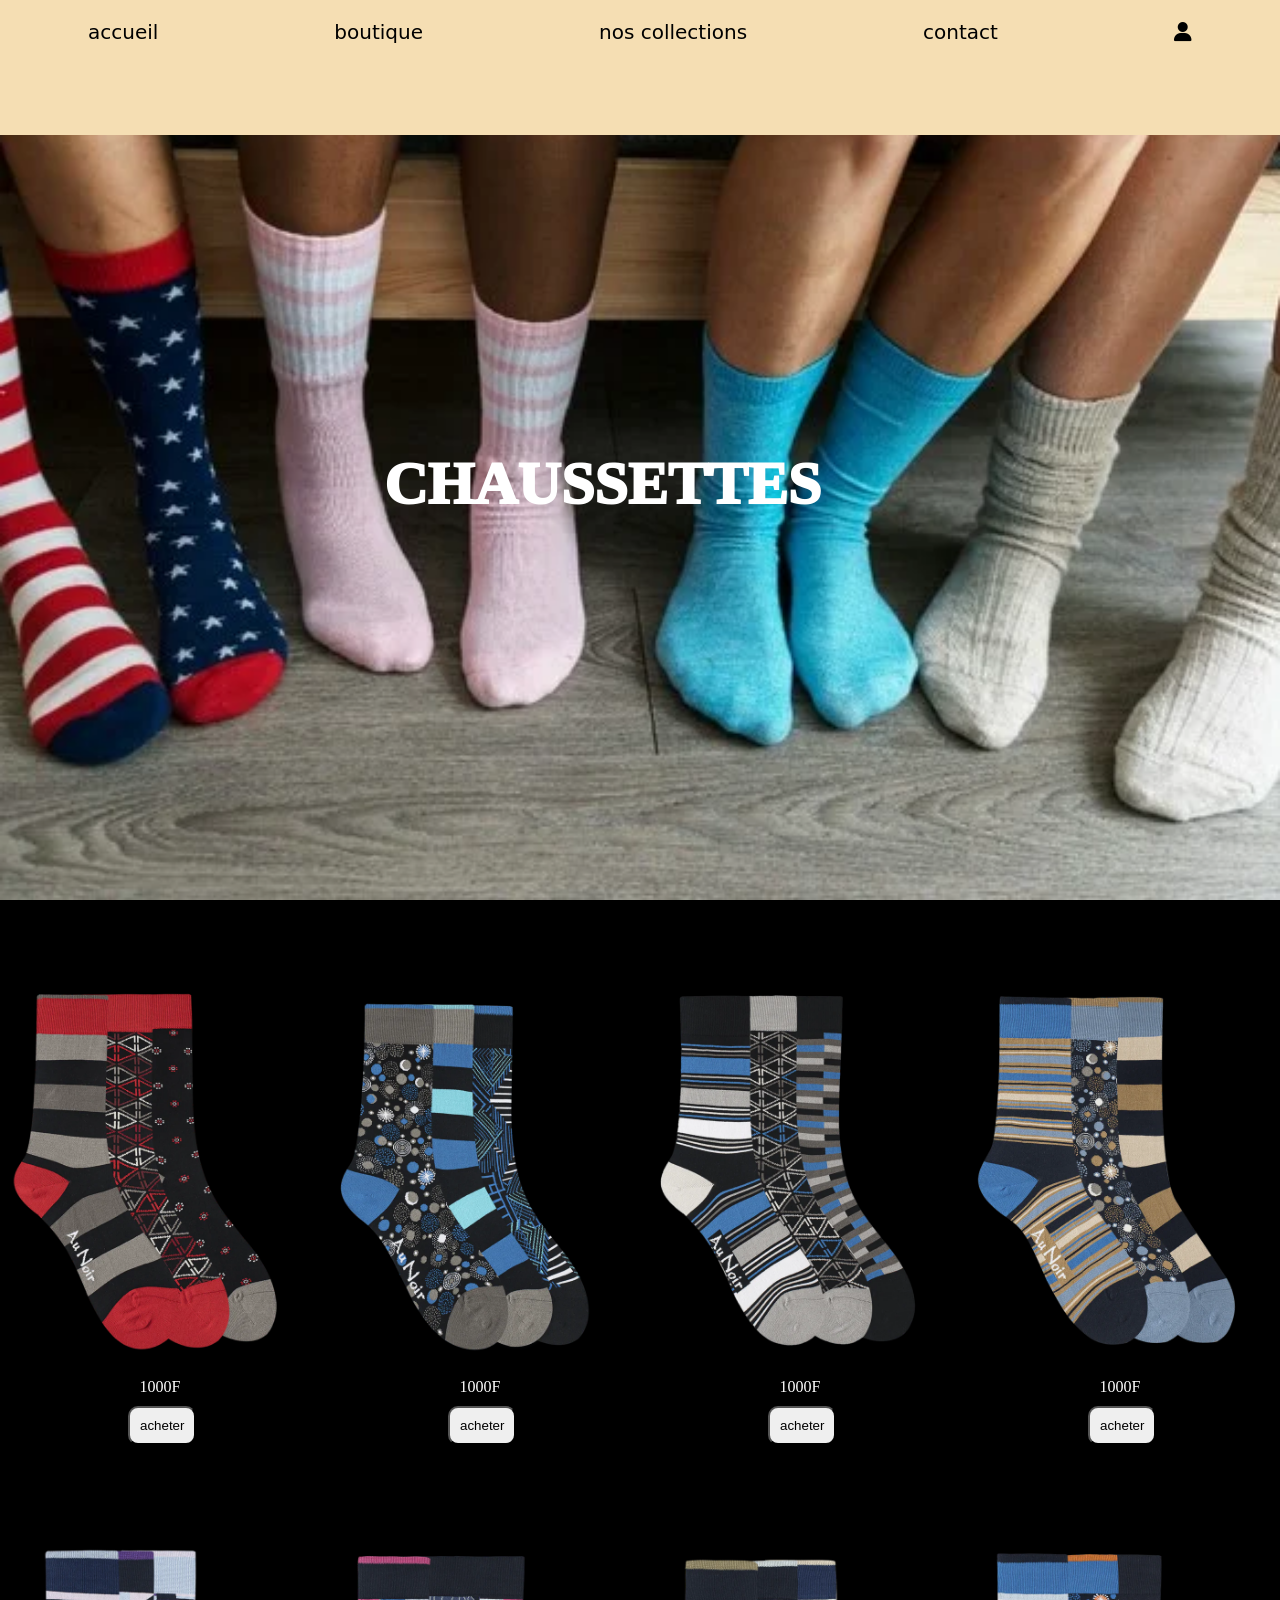
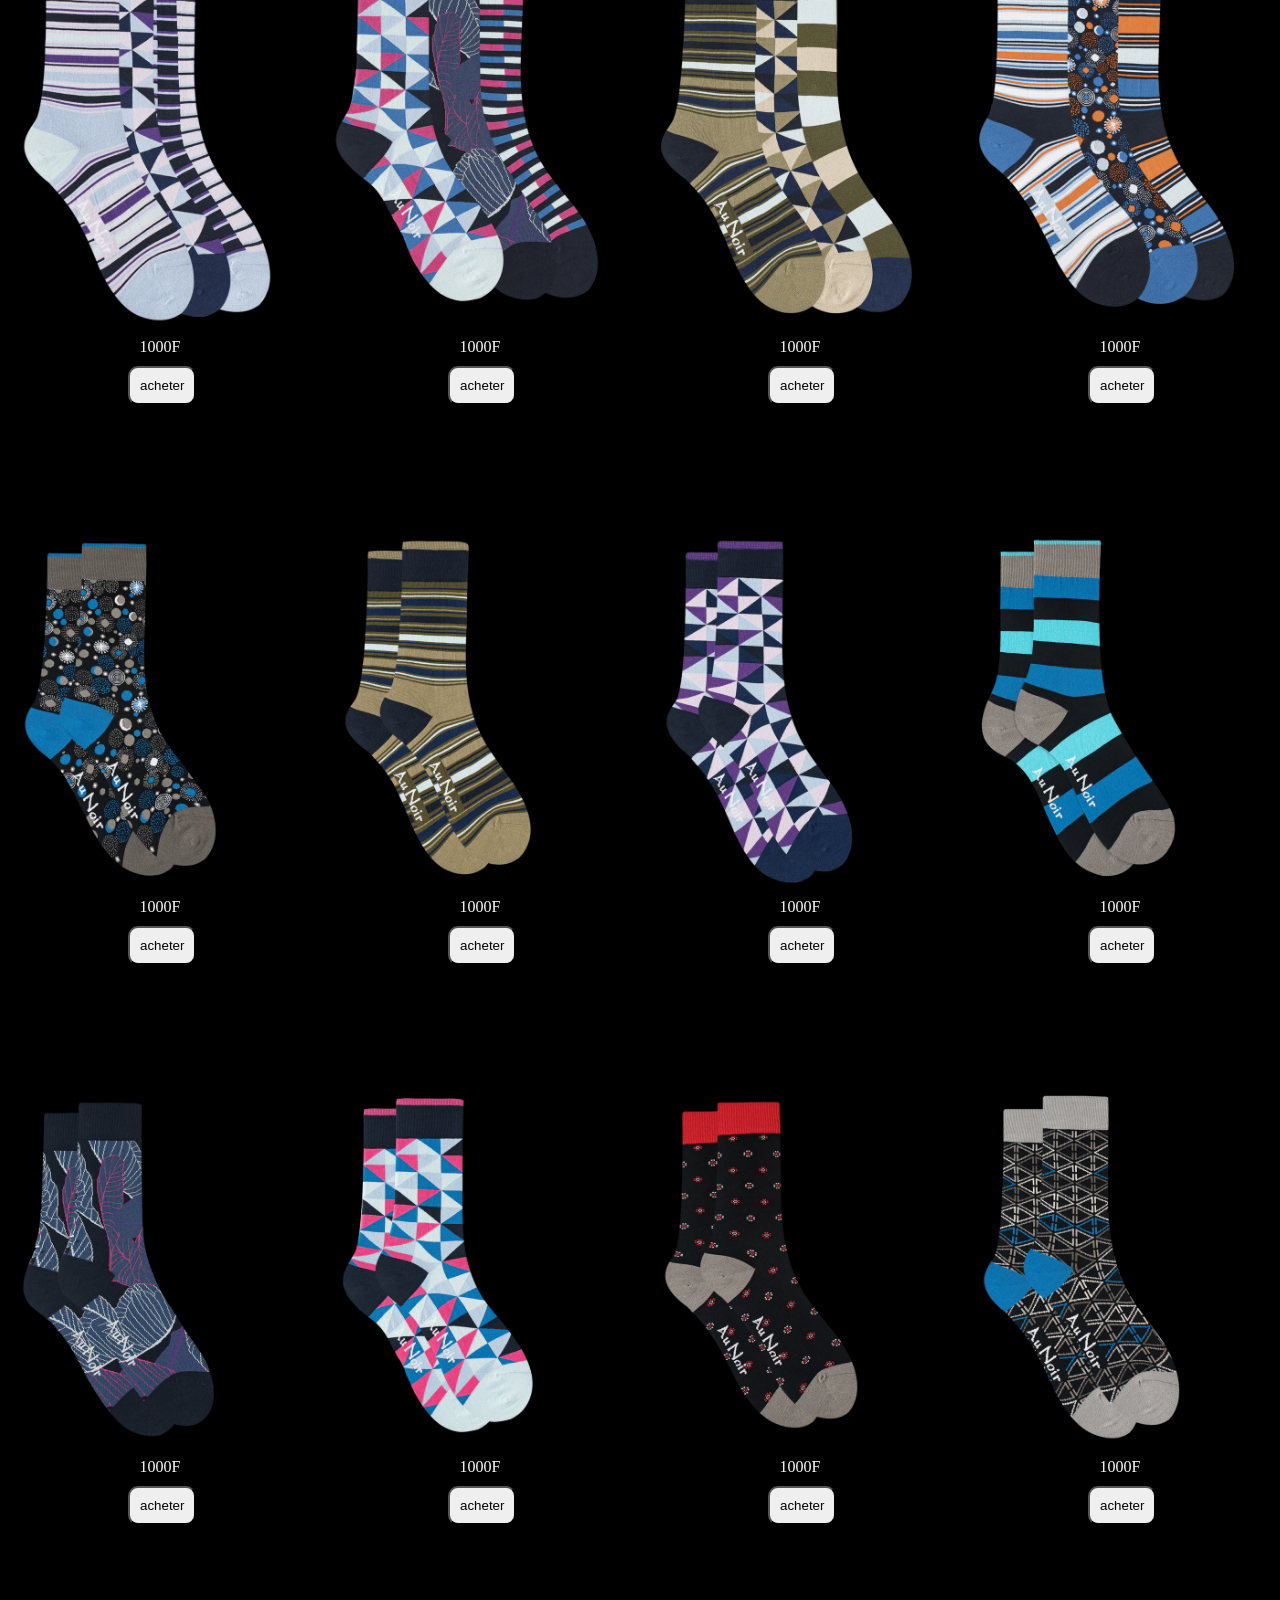
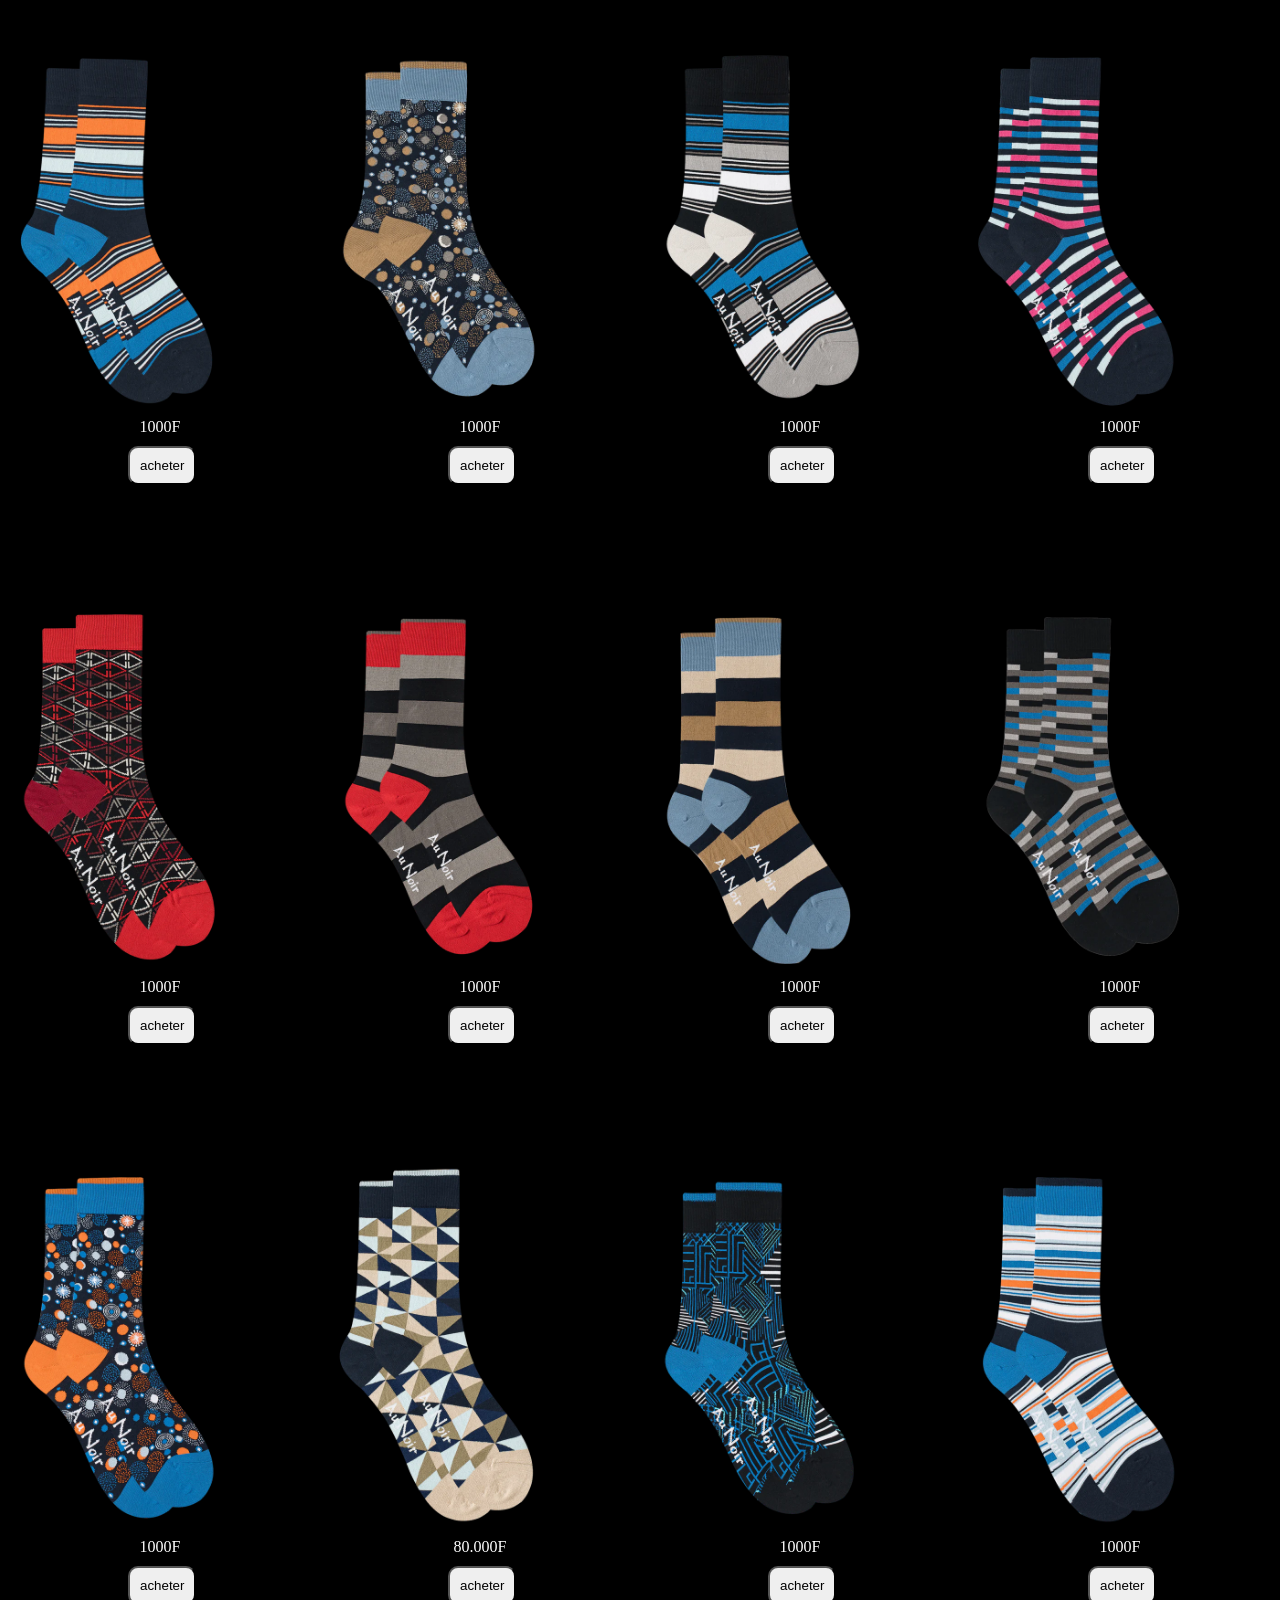
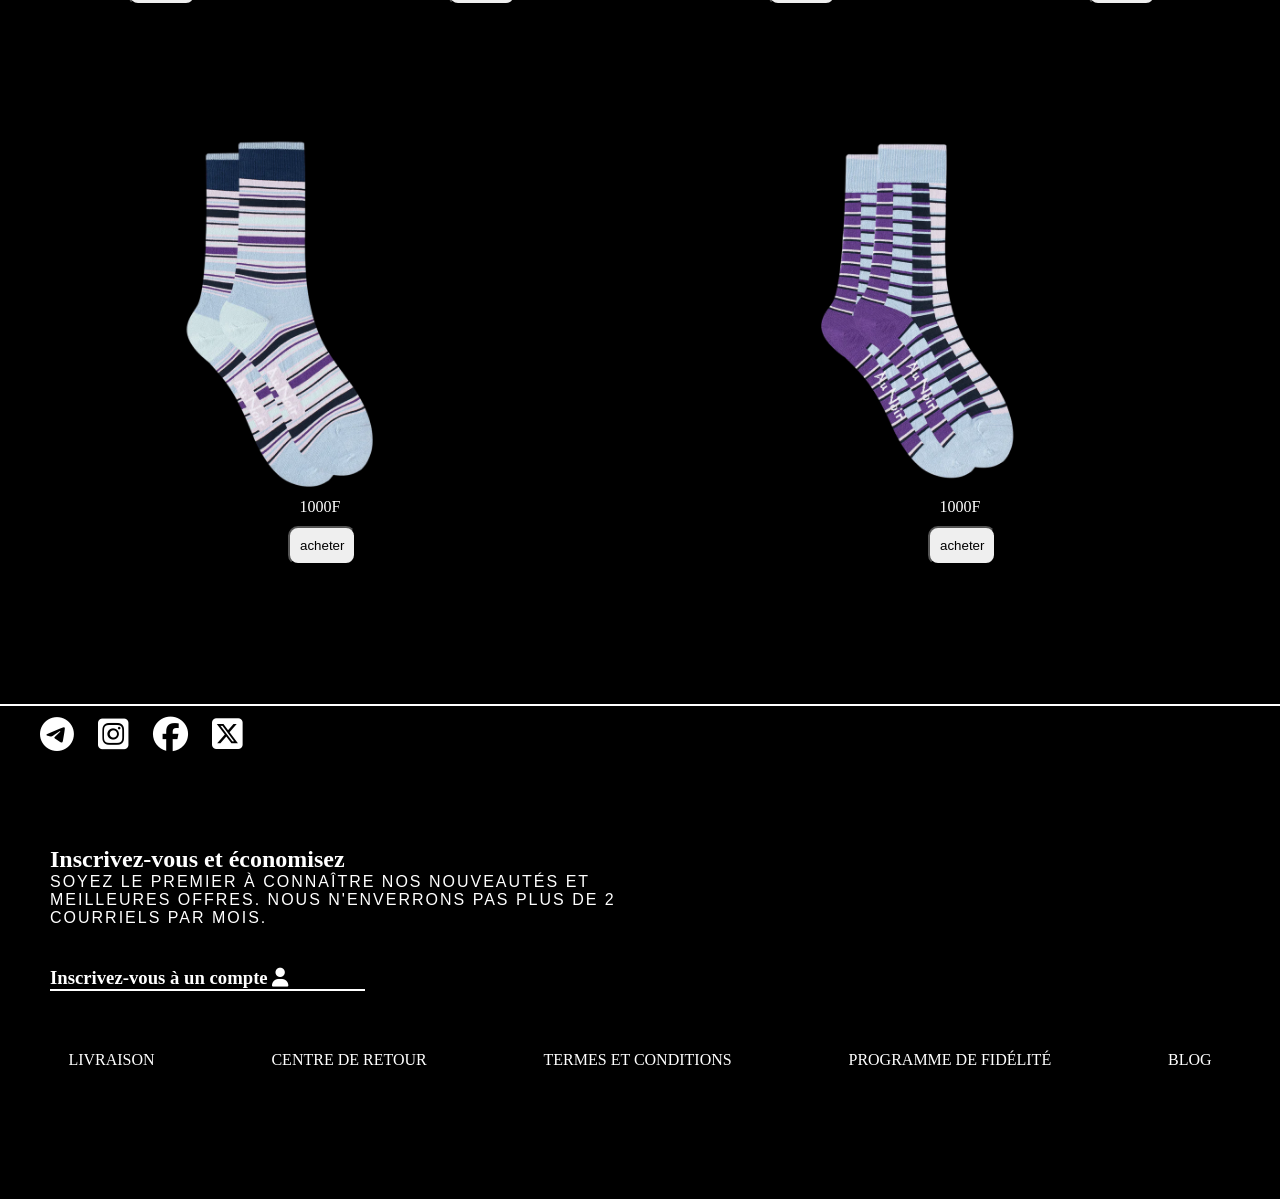
==== chaussettes.html @ 7698a7cf "addsite" ====
<!DOCTYPE html>
<html lang="en">
<head>
    <meta charset="UTF-8">
    <meta name="viewport" content="width=device-width, initial-scale=1.0">
    <title>Document</title>

    <link rel="stylesheet" href="https://cdnjs.cloudflare.com/ajax/libs/font-awesome/6.7.2/css/all.min.css" integrity="sha512-Evv84Mr4kqVGRNSgIGL/F/aIDqQb7xQ2vcrdIwxfjThSH8CSR7PBEakCr51Ck+w+/U6swU2Im1vVX0SVk9ABhg==" crossorigin="anonymous" referrerpolicy="no-referrer" />
    <style>
        body{
            background-color: black;
        }
        *{
            margin: 0;
            padding: 0;
        }
        header{
    height: 15%;
    margin-bottom: 300px;
    top: -200px;
    background-color: wheat;
    position: fixed;
    width: 100%;
    animation: 0.5s ease-in-out;
    z-index: 10;
   
}

ul{
   
   display: flex;
   justify-content: space-around;
}
li{
    list-style: none;
    margin-top: 20px;
}

header a:hover{
    background-color: white;
    border-radius: 10px;
    padding: 15px;
}
header a{
    font-family: system-ui, -apple-system, BlinkMacSystemFont, 'Segoe UI', Roboto, Oxygen, Ubuntu, Cantarell, 'Open Sans', 'Helvetica Neue', sans-serif;
    color: black;
    text-decoration: none;
    font-size: 20px;
}
.image img{
    width: 100%;
    height: 100vh;
    object-fit: cover;
    position: relative;
}
.image p{
    font-weight: 1000;
    position: absolute;
    top: 50%;
    left: 30%;
    color: rgb(255, 255, 255);
    font-size: 60px;
    text-transform: uppercase;
}
.card1{
    display: flex;
    flex-wrap: wrap;
    justify-content: space-around;
}
.card2{
     width: 300px;
    flex-wrap: wrap;
    height: 500px ;
    position: relative;

    overflow: hidden;
}
.card2 img{
    width: 274px;
    height: 410px;
    object-fit: cover;
    transition: 0.4s linear;
}
.card2 p{
    text-align: center;
    color: white;
}
.card2 button{
    text-align: center;
    margin-left: 118px;
    padding: 10px;
    margin-top: 10px;
    border-radius: 10px;
}
.card2{
    margin-top: 60px;
}
.card2 img:hover{
    transform: scale(0.9);
    transition: 0.4s;
}
.card2 button:hover{
    transform: scale(1.1);
    background-color: rgb(96, 96, 56);
    border: none;
}
footer{
    border-top: 2px solid white ;
    padding: 10px;
    margin: 120px auto;
    color: white;
}
footer p{
   text-transform: uppercase;
   font-family: Arial, Helvetica, sans-serif;
   font-size: 16px;
   letter-spacing: 2px;
}
.txt2{
    margin-left: 40px;

}
.txt3{
    font-family: Georgia, 'Times New Roman', Times, serif;
    font-size: 16px;
   margin: 40px 40px;
   width: 25%;
   border-bottom: 2px solid white;

}
.logo a{
    margin-right: 20px;
    font-size: 35px;
    color: white;
}
.fa-telegram:hover{
    color: rgb(10, 132, 184);
    transition: 0.5s;
    transform: rotate(360deg) scale(1.2);
    
}
.fa-square-instagram:hover{
    color: rgb(156, 15, 71);
    transition: 0.5s;
    transform: rotate(360deg) scale(1.2);

}
.fa-square-x-twitter:hover{
    color: white;
    transition: 0.5s;
    transform: rotate(360deg) scale(1.2);
}
.fa-facebook:hover{
    color: rgb(71, 71, 172);
    transition: 0.5s;
    transform: rotate(360deg) scale(1.2);
}
footer li:hover{
    text-decoration: underline;
    transition: 0.4s;
}
.logo{
    margin-top: 0px;
    margin-bottom: 90px;
    margin-left: 30px;
}
.txt3 a{
    color: white;
}
button{
    cursor: pointer;
}
    </style>
</head>
<body>
    <header>
        <div class="navbar">
            <nav>
                <ul>
                    <li><a href="index.html">accueil</a></li>
                    <li><a href="index.html#boutique">boutique</a></li>
                    <li><a href="#collections">nos collections</a></li>
                    <li><a href="contact.html">contact</a></li>
                    <li><a href="formulaire.html"><i class="fa-solid fa-user"></i></a></li>
                </ul>
            </nav>
        </div>
    </header>
    <div class="image">
        <img src="./images/collection/chassette/medium_landscape_268623.webp" alt="">
        <p>chaussettes</p>
    </div>
     <section>

        <di class="card1">
          
        
            <div class="card2">
                <img src="./images/collection/chassette/3-paires-chausettes-pour-homme-117480_600x.webp" alt="">
                <p>1000F</p>
                <a href="commende.html"><button>acheter</button></a>
            </div>

            <div class="card2">
                <img src="./images/collection/chassette//3-paires-chausettes-pour-homme-372251_600x.webp" alt="">
                <p>1000F</p>
                <a href="commende.html"><button>acheter</button></a>
            </div>

            <div class="card2">
                <img src="./images/collection/chassette//3-paires-chausettes-pour-homme-423235_600x.webp" alt="">
                <p>1000F</p>
                <a href="commende.html"><button>acheter</button></a>
            </div>

            <div class="card2">
                <img src="./images/collection/chassette//3-paires-chausettes-pour-homme-527307_600x.webp" alt="">
                <p>1000F</p>
                <a href="commende.html"><button>acheter</button></a>
            </div>

            <div class="card2">
                <img src="./images/collection/chassette//3-paires-chausettes-pour-homme-823022_600x.webp" alt="">
                <p>1000F</p>
                <a href="commende.html"><button>acheter</button></a>
            </div>
            <div class="card2">
                <img src="./images/collection/chassette/3-paires-chausettes-pour-homme-851820_600x.webp" alt="">
                <p>1000F</p>
                <a href="commende.html"><button>acheter</button></a>
            </div>
            <div class="card2">
                <img src="./images/collection/chassette/3-paires-chausettes-pour-homme-857269_600x.webp" alt="">
                <p>1000F</p>
                <a href="commende.html"><button>acheter</button></a>
            </div>
            <div class="card2">
                <img src="./images/collection/chassette/3-paires-chausettes-pour-homme-859049_600x.webp" alt="">
                <p>1000F</p>
                <a href="commende.html"><button>acheter</button></a>
            </div>
            <div class="card2">
                <img src="./images/collection/chassette/paire-de-bas-pour-homme-en-coton-mercerise-118169_600x.webp" alt="">
                <p>1000F</p>
                <button>acheter</button>
            </div>
            <div class="card2">
                <img src="./images/collection/chassette/paire-de-bas-pour-homme-en-coton-mercerise-136776_600x.webp" alt="">
                <p>1000F</p>
                <a href="commende.html"><button>acheter</button></a>
            </div>
            <div class="card2">
                <img src="./images/collection/chassette/paire-de-bas-pour-homme-en-coton-mercerise-167798_600x.webp" alt="">
                <p>1000F</p>
                <a href="commende.html"><button>acheter</button></a>
            </div>
            <div class="card2">
                <img src="./images/collection/chassette/paire-de-bas-pour-homme-en-coton-mercerise-208879_600x.webp" alt="">
                <p>1000F</p>
                <a href="commende.html"><button>acheter</button></a>
            </div>
            <div class="card2">
                <img src="./images/collection/chassette/paire-de-bas-pour-homme-en-coton-mercerise-369590_600x.webp" alt="">
                <p>1000F</p>
                <a href="commende.html"><button>acheter</button></a>
            </div>
            <div class="card2">
                <img src="./images/collection/chassette/paire-de-bas-pour-homme-en-coton-mercerise-432937_600x.webp" alt="">
                <p>1000F</p>
                <a href="commende.html"><button>acheter</button></a>
            </div>
            <div class="card2">
                <img src="./images/collection/chassette/paire-de-bas-pour-homme-en-coton-mercerise-469484_600x.webp" alt="">
                <p>1000F</p>
                <a href="commende.html"><button>acheter</button></a>
            </div>
            <div class="card2">
                <img src="./images/collection/chassette/paire-de-bas-pour-homme-en-coton-mercerise-521288_600x.webp" alt="">
                <p>1000F</p>
                <a href="commende.html"><button>acheter</button></a>
            </div>
            <div class="card2">
                <img src="./images/collection/chassette/paire-de-bas-pour-homme-en-coton-mercerise-561011_600x.webp" alt="">
                <p>1000F</p>
                <a href="commende.html"><button>acheter</button></a>
            </div>
            <div class="card2">
                <img src="./images/collection/chassette/paire-de-bas-pour-homme-en-coton-mercerise-570789_600x.webp" alt="">
                <p>1000F</p>
                <a href="commende.html"><button>acheter</button></a>
            </div>
            <div class="card2">
                <img src="./images/collection/chassette/paire-de-bas-pour-homme-en-coton-mercerise-639952_600x.webp" alt="">
                <p>1000F</p>
                <a href="commende.html"><button>acheter</button></a>
            </div>
            <div class="card2">
                <img src="./images/collection/chassette/paire-de-bas-pour-homme-en-coton-mercerise-651603_600x.webp" alt="">
                <p>1000F</p>
                <a href="commende.html"><button>acheter</button></a>
            </div>
            <div class="card2">
                <img src="./images/collection/chassette/paire-de-bas-pour-homme-en-coton-mercerise-736527_600x.webp" alt="">
                <p>1000F</p>
                <a href="commende.html"><button>acheter</button></a>
            </div>
            <div class="card2">
                <img src="./images/collection/chassette/paire-de-bas-pour-homme-en-coton-mercerise-775263_600x.webp" alt="">
                <p>1000F</p>
                <a href="commende.html"><button>acheter</button></a>
            </div>
            <div class="card2">
                <img src="./images/collection/chassette/paire-de-bas-pour-homme-en-coton-mercerise-787249_600x.webp" alt="">
                <p>1000F</p>
                <a href="commende.html"><button>acheter</button></a>
            </div>
            <div class="card2">
                <img src="./images/collection/chassette/paire-de-bas-pour-homme-en-coton-mercerise-781391_600x.webp" alt="">
                <p>1000F</p>
                <a href="commende.html"><button>acheter</button></a>
            </div>
            <div class="card2">
                <img src="./images/collection/chassette/paire-de-bas-pour-homme-en-coton-mercerise-795668_600x.webp" alt="">
                <p>1000F</p>
                <a href="commende.html"><button>acheter</button></a>
            </div>
            <div class="card2">
                <img src="./images/collection/chassette/paire-de-bas-pour-homme-en-coton-mercerise-851864_600x.webp" alt="">
                <p>80.000F</p>
                <a href="commende.html"><button>acheter</button></a>
            </div>
            <div class="card2">
                <img src="./images/collection/chassette/paire-de-bas-pour-homme-en-coton-mercerise-863049_600x.webp" alt="">
                <p>1000F</p>
                <a href="commende.html"><button>acheter</button></a>
            </div>
            <div class="card2">
                <img src="./images/collection/chassette/paire-de-bas-pour-homme-en-coton-mercerise-884043_600x.webp" alt="">
                <p>1000F</p>
                <a href="commende.html"><button>acheter</button></a>
            </div>
            <div class="card2">
                <img src="./images/collection/chassette/paire-de-bas-pour-homme-en-coton-mercerise-890857_600x.webp" alt="">
                <p>1000F</p>
                <a href="commende.html"><button>acheter</button></a>
            </div>
            <div class="card2">
                <img src="./images/collection/chassette/paire-de-bas-pour-homme-en-coton-mercerise-981732_600x.webp" alt="">
                <p>1000F</p>
                <a href="commende.html"><button>acheter</button></a>
            </div>


           

          

        </div>
     </section>


     <footer>
        <div class="logo">
            <a href=""><i class="fa-brands fa-telegram"></i></a>
            <a href=""><i class="fa-brands fa-square-instagram"></i></i></a>
            <a href=""><i class="fa-brands fa-facebook"></i></a>
            <a href=""><i class="fa-brands fa-square-x-twitter"></i></a>
        </div>
    
        <div class="txt2">
            <h2>Inscrivez-vous et économisez</h2>
            <p>Soyez le premier à connaître nos nouveautés et <br> meilleures offres. Nous n'enverrons pas plus de 2 <br> courriels par mois.</p>
        </div>
        <div class="txt3">
            <h3>Inscrivez-vous à un compte <a href="formulaire.html"><i class="fa-solid fa-user"></i></a></h3>
        </div>
        <div class="txt4">
            <ul>
                <li>LIVRAISON</li>
                <li>CENTRE DE RETOUR</li>
                <li>TERMES ET CONDITIONS</li>
                <li>PROGRAMME DE FIDÉLITÉ</li>
                <li>BLOG</li>
            </ul>
        </div>
      </footer>

    <script src="script.js"></script>
</body>
</html>
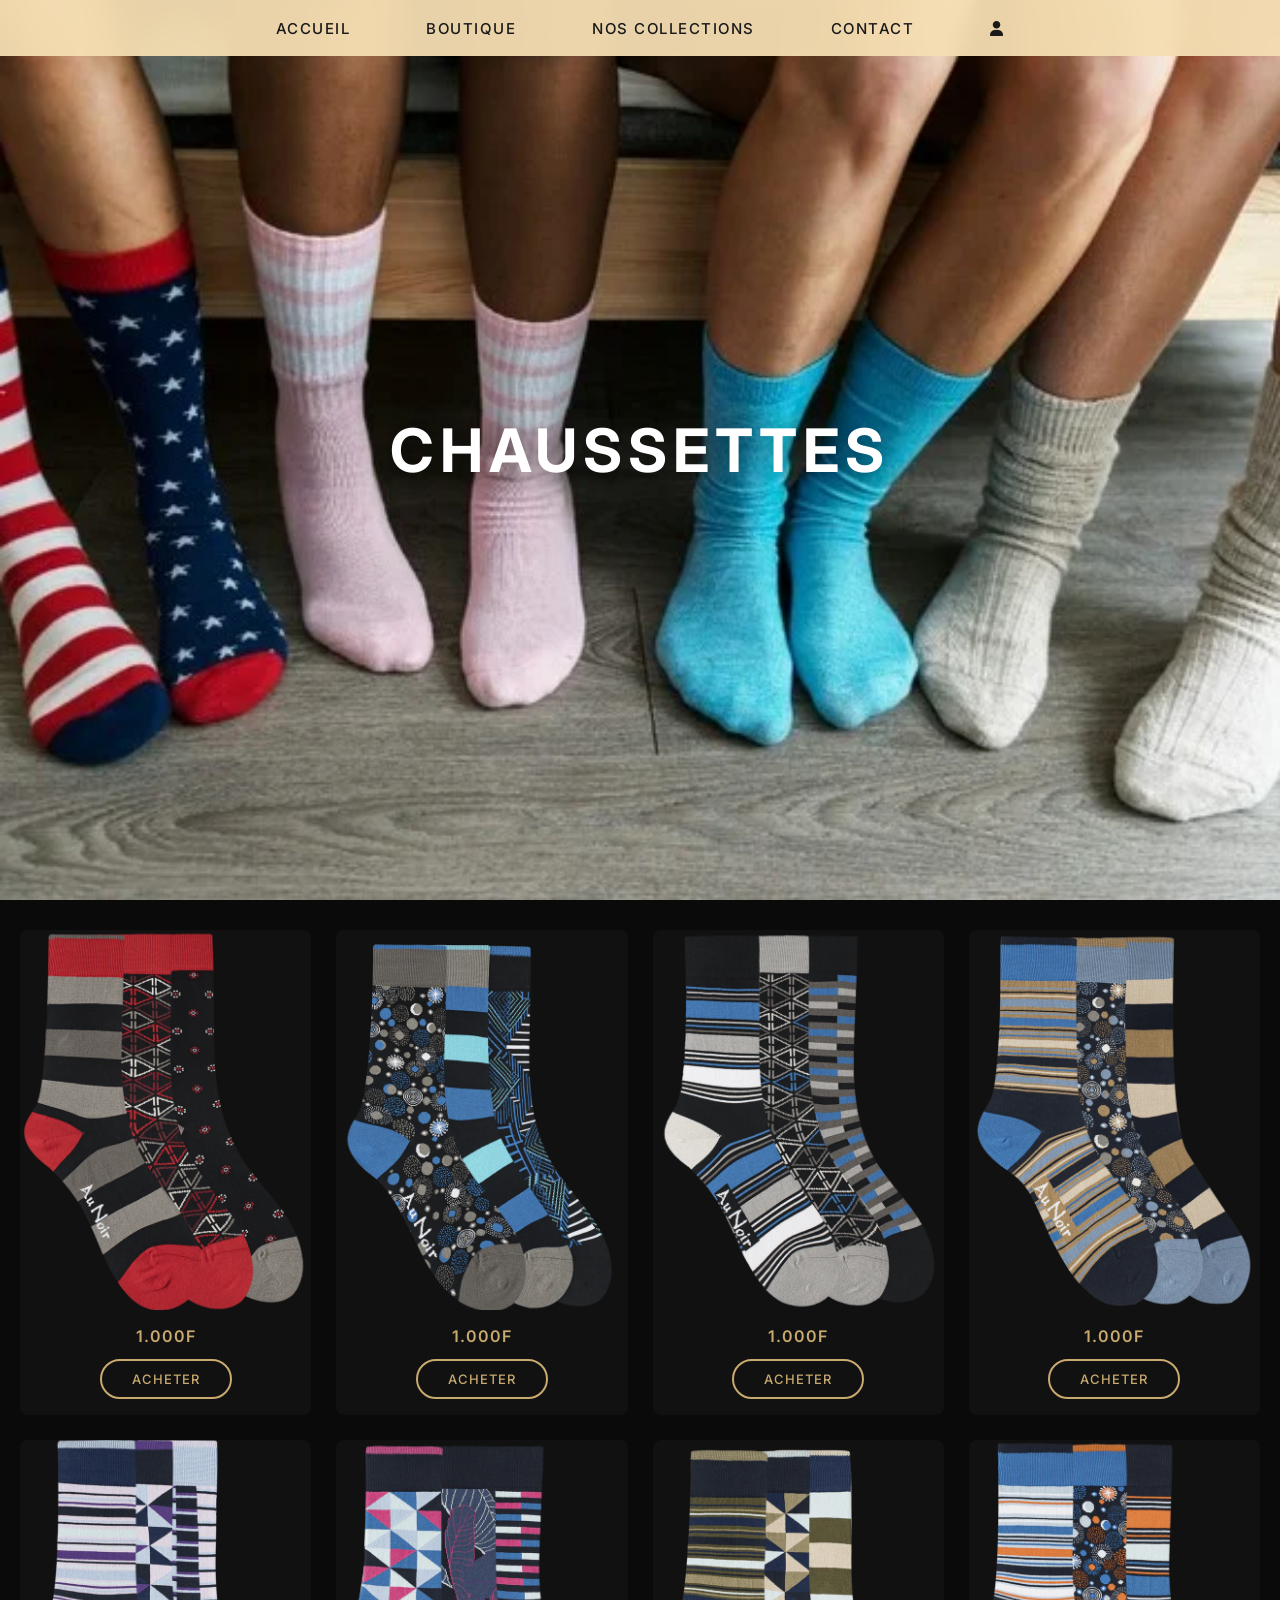
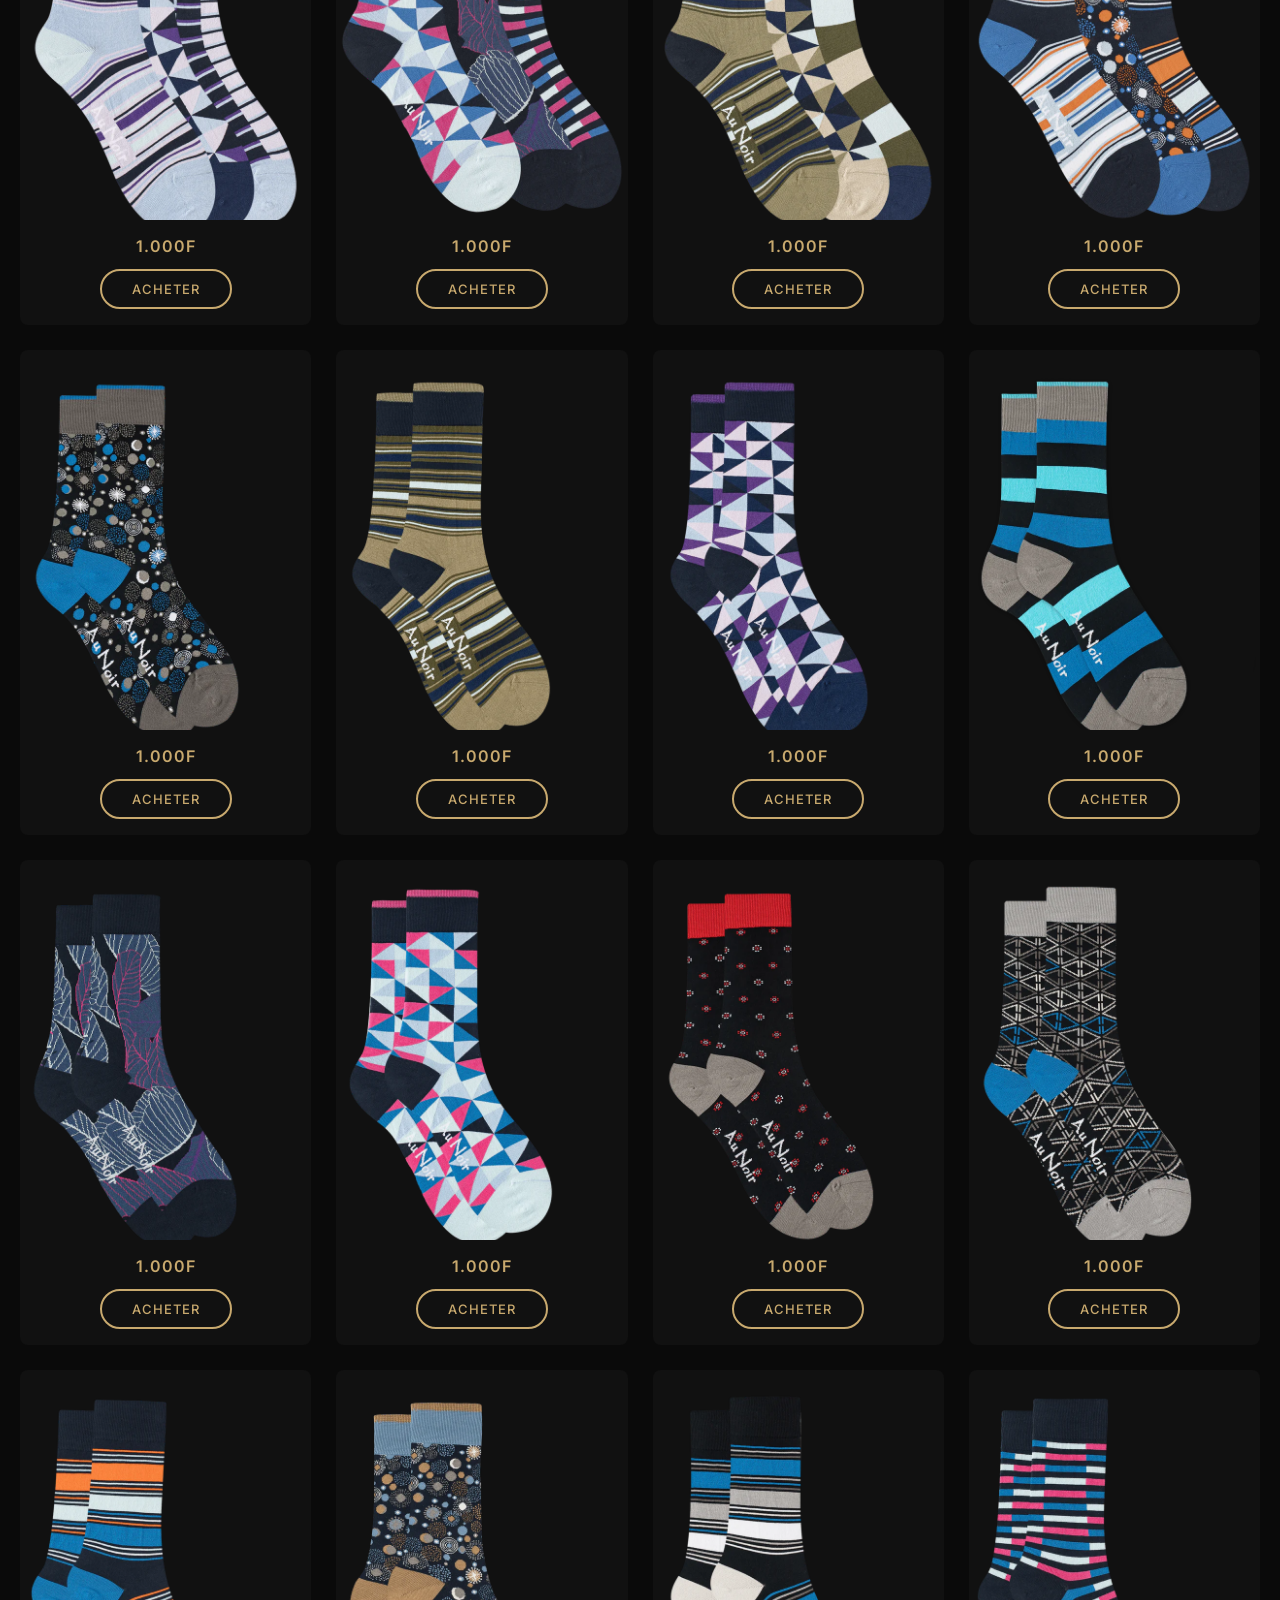
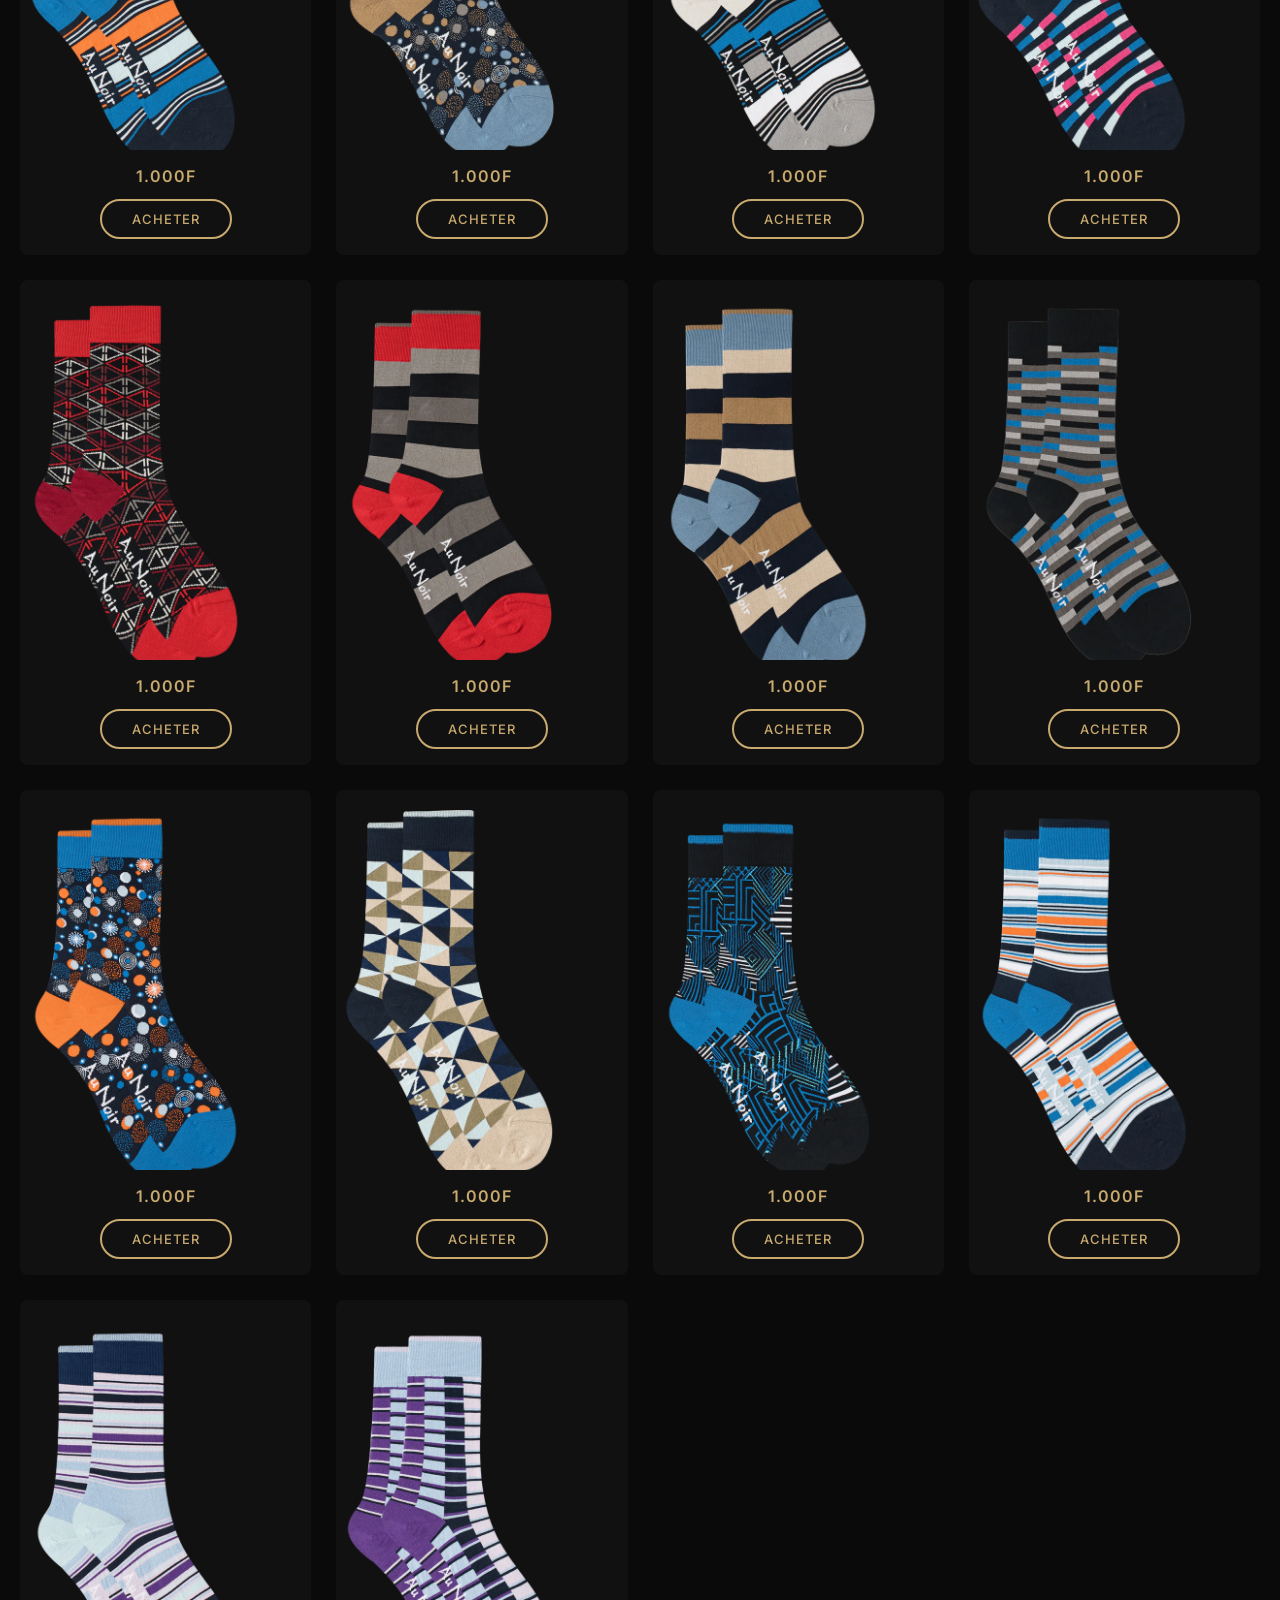
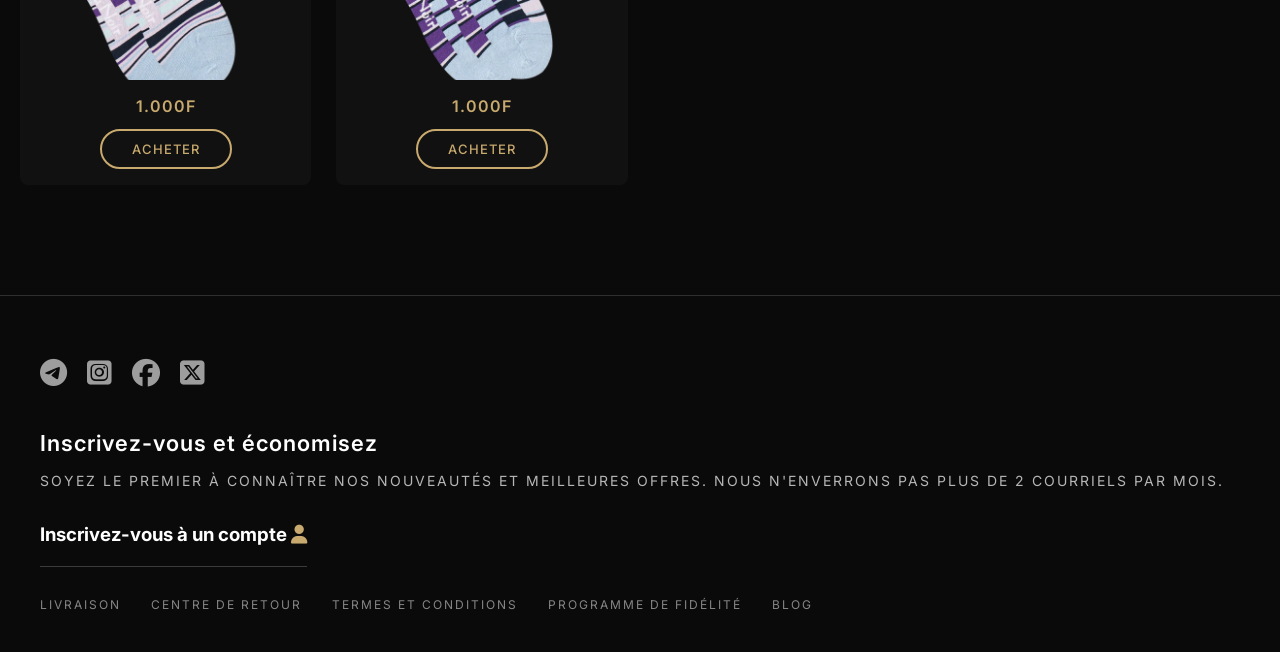
==== commit 852615ad: "Refonte du design et version mobile Reprise de la version modernisée de la boutique Au Noire : - Thè" ====
--- a/chaussettes.html
+++ b/chaussettes.html
@@ -1,375 +1,234 @@
 <!DOCTYPE html>
-<html lang="en">
+<html lang="fr">
 <head>
     <meta charset="UTF-8">
     <meta name="viewport" content="width=device-width, initial-scale=1.0">
-    <title>Document</title>
-
+    <title>Au Noire — Chaussettes</title>
+    <meta name="description" content="Découvrez notre collection de chaussettes Au Noire.">
+    <link rel="stylesheet" href="shared.css">
     <link rel="stylesheet" href="https://cdnjs.cloudflare.com/ajax/libs/font-awesome/6.7.2/css/all.min.css" integrity="sha512-Evv84Mr4kqVGRNSgIGL/F/aIDqQb7xQ2vcrdIwxfjThSH8CSR7PBEakCr51Ck+w+/U6swU2Im1vVX0SVk9ABhg==" crossorigin="anonymous" referrerpolicy="no-referrer" />
-    <style>
-        body{
-            background-color: black;
-        }
-        *{
-            margin: 0;
-            padding: 0;
-        }
-        header{
-    height: 15%;
-    margin-bottom: 300px;
-    top: -200px;
-    background-color: wheat;
-    position: fixed;
-    width: 100%;
-    animation: 0.5s ease-in-out;
-    z-index: 10;
-   
-}
-
-ul{
-   
-   display: flex;
-   justify-content: space-around;
-}
-li{
-    list-style: none;
-    margin-top: 20px;
-}
-
-header a:hover{
-    background-color: white;
-    border-radius: 10px;
-    padding: 15px;
-}
-header a{
-    font-family: system-ui, -apple-system, BlinkMacSystemFont, 'Segoe UI', Roboto, Oxygen, Ubuntu, Cantarell, 'Open Sans', 'Helvetica Neue', sans-serif;
-    color: black;
-    text-decoration: none;
-    font-size: 20px;
-}
-.image img{
-    width: 100%;
-    height: 100vh;
-    object-fit: cover;
-    position: relative;
-}
-.image p{
-    font-weight: 1000;
-    position: absolute;
-    top: 50%;
-    left: 30%;
-    color: rgb(255, 255, 255);
-    font-size: 60px;
-    text-transform: uppercase;
-}
-.card1{
-    display: flex;
-    flex-wrap: wrap;
-    justify-content: space-around;
-}
-.card2{
-     width: 300px;
-    flex-wrap: wrap;
-    height: 500px ;
-    position: relative;
-
-    overflow: hidden;
-}
-.card2 img{
-    width: 274px;
-    height: 410px;
-    object-fit: cover;
-    transition: 0.4s linear;
-}
-.card2 p{
-    text-align: center;
-    color: white;
-}
-.card2 button{
-    text-align: center;
-    margin-left: 118px;
-    padding: 10px;
-    margin-top: 10px;
-    border-radius: 10px;
-}
-.card2{
-    margin-top: 60px;
-}
-.card2 img:hover{
-    transform: scale(0.9);
-    transition: 0.4s;
-}
-.card2 button:hover{
-    transform: scale(1.1);
-    background-color: rgb(96, 96, 56);
-    border: none;
-}
-footer{
-    border-top: 2px solid white ;
-    padding: 10px;
-    margin: 120px auto;
-    color: white;
-}
-footer p{
-   text-transform: uppercase;
-   font-family: Arial, Helvetica, sans-serif;
-   font-size: 16px;
-   letter-spacing: 2px;
-}
-.txt2{
-    margin-left: 40px;
-
-}
-.txt3{
-    font-family: Georgia, 'Times New Roman', Times, serif;
-    font-size: 16px;
-   margin: 40px 40px;
-   width: 25%;
-   border-bottom: 2px solid white;
-
-}
-.logo a{
-    margin-right: 20px;
-    font-size: 35px;
-    color: white;
-}
-.fa-telegram:hover{
-    color: rgb(10, 132, 184);
-    transition: 0.5s;
-    transform: rotate(360deg) scale(1.2);
-    
-}
-.fa-square-instagram:hover{
-    color: rgb(156, 15, 71);
-    transition: 0.5s;
-    transform: rotate(360deg) scale(1.2);
-
-}
-.fa-square-x-twitter:hover{
-    color: white;
-    transition: 0.5s;
-    transform: rotate(360deg) scale(1.2);
-}
-.fa-facebook:hover{
-    color: rgb(71, 71, 172);
-    transition: 0.5s;
-    transform: rotate(360deg) scale(1.2);
-}
-footer li:hover{
-    text-decoration: underline;
-    transition: 0.4s;
-}
-.logo{
-    margin-top: 0px;
-    margin-bottom: 90px;
-    margin-left: 30px;
-}
-.txt3 a{
-    color: white;
-}
-button{
-    cursor: pointer;
-}
-    </style>
+    <link rel="shortcut icon" href="./Logo_640x360-01.webp">
 </head>
 <body>
     <header>
         <div class="navbar">
             <nav>
-                <ul>
+                <a href="index.html" class="marque">Au Noire</a>
+                <button class="hamburger" id="hamburger" aria-label="Menu">
+                    <span></span><span></span><span></span>
+                </button>
+                <ul id="nav-menu">
                     <li><a href="index.html">accueil</a></li>
                     <li><a href="index.html#boutique">boutique</a></li>
-                    <li><a href="#collections">nos collections</a></li>
+                    <li><a href="index.html#collections">nos collections</a></li>
                     <li><a href="contact.html">contact</a></li>
-                    <li><a href="formulaire.html"><i class="fa-solid fa-user"></i></a></li>
+                    <li><a href="formulaire2.html"><i class="fa-solid fa-user"></i></a></li>
                 </ul>
             </nav>
         </div>
     </header>
+
     <div class="image">
-        <img src="./images/collection/chassette/medium_landscape_268623.webp" alt="">
+        <img src="./images/collection/chassette/medium_landscape_268623.webp" alt="Chaussettes">
         <p>chaussettes</p>
     </div>
-     <section>
-
-        <di class="card1">
-          
-        
-            <div class="card2">
-                <img src="./images/collection/chassette/3-paires-chausettes-pour-homme-117480_600x.webp" alt="">
-                <p>1000F</p>
-                <a href="commende.html"><button>acheter</button></a>
-            </div>
-
-            <div class="card2">
-                <img src="./images/collection/chassette//3-paires-chausettes-pour-homme-372251_600x.webp" alt="">
-                <p>1000F</p>
-                <a href="commende.html"><button>acheter</button></a>
-            </div>
-
-            <div class="card2">
-                <img src="./images/collection/chassette//3-paires-chausettes-pour-homme-423235_600x.webp" alt="">
-                <p>1000F</p>
-                <a href="commende.html"><button>acheter</button></a>
-            </div>
-
-            <div class="card2">
-                <img src="./images/collection/chassette//3-paires-chausettes-pour-homme-527307_600x.webp" alt="">
-                <p>1000F</p>
-                <a href="commende.html"><button>acheter</button></a>
-            </div>
-
-            <div class="card2">
-                <img src="./images/collection/chassette//3-paires-chausettes-pour-homme-823022_600x.webp" alt="">
-                <p>1000F</p>
-                <a href="commende.html"><button>acheter</button></a>
-            </div>
-            <div class="card2">
-                <img src="./images/collection/chassette/3-paires-chausettes-pour-homme-851820_600x.webp" alt="">
-                <p>1000F</p>
-                <a href="commende.html"><button>acheter</button></a>
-            </div>
-            <div class="card2">
-                <img src="./images/collection/chassette/3-paires-chausettes-pour-homme-857269_600x.webp" alt="">
-                <p>1000F</p>
-                <a href="commende.html"><button>acheter</button></a>
-            </div>
-            <div class="card2">
-                <img src="./images/collection/chassette/3-paires-chausettes-pour-homme-859049_600x.webp" alt="">
-                <p>1000F</p>
-                <a href="commende.html"><button>acheter</button></a>
-            </div>
-            <div class="card2">
-                <img src="./images/collection/chassette/paire-de-bas-pour-homme-en-coton-mercerise-118169_600x.webp" alt="">
-                <p>1000F</p>
-                <button>acheter</button>
-            </div>
-            <div class="card2">
-                <img src="./images/collection/chassette/paire-de-bas-pour-homme-en-coton-mercerise-136776_600x.webp" alt="">
-                <p>1000F</p>
-                <a href="commende.html"><button>acheter</button></a>
-            </div>
-            <div class="card2">
-                <img src="./images/collection/chassette/paire-de-bas-pour-homme-en-coton-mercerise-167798_600x.webp" alt="">
-                <p>1000F</p>
-                <a href="commende.html"><button>acheter</button></a>
-            </div>
-            <div class="card2">
-                <img src="./images/collection/chassette/paire-de-bas-pour-homme-en-coton-mercerise-208879_600x.webp" alt="">
-                <p>1000F</p>
-                <a href="commende.html"><button>acheter</button></a>
-            </div>
-            <div class="card2">
-                <img src="./images/collection/chassette/paire-de-bas-pour-homme-en-coton-mercerise-369590_600x.webp" alt="">
-                <p>1000F</p>
-                <a href="commende.html"><button>acheter</button></a>
-            </div>
-            <div class="card2">
-                <img src="./images/collection/chassette/paire-de-bas-pour-homme-en-coton-mercerise-432937_600x.webp" alt="">
-                <p>1000F</p>
-                <a href="commende.html"><button>acheter</button></a>
-            </div>
-            <div class="card2">
-                <img src="./images/collection/chassette/paire-de-bas-pour-homme-en-coton-mercerise-469484_600x.webp" alt="">
-                <p>1000F</p>
-                <a href="commende.html"><button>acheter</button></a>
-            </div>
-            <div class="card2">
-                <img src="./images/collection/chassette/paire-de-bas-pour-homme-en-coton-mercerise-521288_600x.webp" alt="">
-                <p>1000F</p>
-                <a href="commende.html"><button>acheter</button></a>
-            </div>
-            <div class="card2">
-                <img src="./images/collection/chassette/paire-de-bas-pour-homme-en-coton-mercerise-561011_600x.webp" alt="">
-                <p>1000F</p>
-                <a href="commende.html"><button>acheter</button></a>
-            </div>
-            <div class="card2">
-                <img src="./images/collection/chassette/paire-de-bas-pour-homme-en-coton-mercerise-570789_600x.webp" alt="">
-                <p>1000F</p>
-                <a href="commende.html"><button>acheter</button></a>
-            </div>
-            <div class="card2">
-                <img src="./images/collection/chassette/paire-de-bas-pour-homme-en-coton-mercerise-639952_600x.webp" alt="">
-                <p>1000F</p>
-                <a href="commende.html"><button>acheter</button></a>
-            </div>
-            <div class="card2">
-                <img src="./images/collection/chassette/paire-de-bas-pour-homme-en-coton-mercerise-651603_600x.webp" alt="">
-                <p>1000F</p>
-                <a href="commende.html"><button>acheter</button></a>
-            </div>
-            <div class="card2">
-                <img src="./images/collection/chassette/paire-de-bas-pour-homme-en-coton-mercerise-736527_600x.webp" alt="">
-                <p>1000F</p>
-                <a href="commende.html"><button>acheter</button></a>
-            </div>
-            <div class="card2">
-                <img src="./images/collection/chassette/paire-de-bas-pour-homme-en-coton-mercerise-775263_600x.webp" alt="">
-                <p>1000F</p>
-                <a href="commende.html"><button>acheter</button></a>
-            </div>
-            <div class="card2">
-                <img src="./images/collection/chassette/paire-de-bas-pour-homme-en-coton-mercerise-787249_600x.webp" alt="">
-                <p>1000F</p>
-                <a href="commende.html"><button>acheter</button></a>
-            </div>
-            <div class="card2">
-                <img src="./images/collection/chassette/paire-de-bas-pour-homme-en-coton-mercerise-781391_600x.webp" alt="">
-                <p>1000F</p>
-                <a href="commende.html"><button>acheter</button></a>
-            </div>
-            <div class="card2">
-                <img src="./images/collection/chassette/paire-de-bas-pour-homme-en-coton-mercerise-795668_600x.webp" alt="">
-                <p>1000F</p>
-                <a href="commende.html"><button>acheter</button></a>
-            </div>
-            <div class="card2">
-                <img src="./images/collection/chassette/paire-de-bas-pour-homme-en-coton-mercerise-851864_600x.webp" alt="">
-                <p>80.000F</p>
-                <a href="commende.html"><button>acheter</button></a>
-            </div>
-            <div class="card2">
-                <img src="./images/collection/chassette/paire-de-bas-pour-homme-en-coton-mercerise-863049_600x.webp" alt="">
-                <p>1000F</p>
-                <a href="commende.html"><button>acheter</button></a>
-            </div>
-            <div class="card2">
-                <img src="./images/collection/chassette/paire-de-bas-pour-homme-en-coton-mercerise-884043_600x.webp" alt="">
-                <p>1000F</p>
-                <a href="commende.html"><button>acheter</button></a>
-            </div>
-            <div class="card2">
-                <img src="./images/collection/chassette/paire-de-bas-pour-homme-en-coton-mercerise-890857_600x.webp" alt="">
-                <p>1000F</p>
-                <a href="commende.html"><button>acheter</button></a>
-            </div>
-            <div class="card2">
-                <img src="./images/collection/chassette/paire-de-bas-pour-homme-en-coton-mercerise-981732_600x.webp" alt="">
-                <p>1000F</p>
-                <a href="commende.html"><button>acheter</button></a>
-            </div>
-
-
-           
-
-          
-
-        </div>
-     </section>
-
-
-     <footer>
+
+    <section>
+        <div class="card1">
+            <div class="card2">
+                <img src="./images/collection/chassette/3-paires-chausettes-pour-homme-117480_600x.webp" alt="Chaussettes 1">
+                <p>1.000F</p>
+                <a href="commende.html"><button>acheter</button></a>
+            </div>
+
+            <div class="card2">
+                <img src="./images/collection/chassette//3-paires-chausettes-pour-homme-372251_600x.webp" alt="Chaussettes 2">
+                <p>1.000F</p>
+                <a href="commende.html"><button>acheter</button></a>
+            </div>
+
+            <div class="card2">
+                <img src="./images/collection/chassette//3-paires-chausettes-pour-homme-423235_600x.webp" alt="Chaussettes 3">
+                <p>1.000F</p>
+                <a href="commende.html"><button>acheter</button></a>
+            </div>
+
+            <div class="card2">
+                <img src="./images/collection/chassette//3-paires-chausettes-pour-homme-527307_600x.webp" alt="Chaussettes 4">
+                <p>1.000F</p>
+                <a href="commende.html"><button>acheter</button></a>
+            </div>
+
+            <div class="card2">
+                <img src="./images/collection/chassette//3-paires-chausettes-pour-homme-823022_600x.webp" alt="Chaussettes 5">
+                <p>1.000F</p>
+                <a href="commende.html"><button>acheter</button></a>
+            </div>
+
+            <div class="card2">
+                <img src="./images/collection/chassette/3-paires-chausettes-pour-homme-851820_600x.webp" alt="Chaussettes 6">
+                <p>1.000F</p>
+                <a href="commende.html"><button>acheter</button></a>
+            </div>
+
+            <div class="card2">
+                <img src="./images/collection/chassette/3-paires-chausettes-pour-homme-857269_600x.webp" alt="Chaussettes 7">
+                <p>1.000F</p>
+                <a href="commende.html"><button>acheter</button></a>
+            </div>
+
+            <div class="card2">
+                <img src="./images/collection/chassette/3-paires-chausettes-pour-homme-859049_600x.webp" alt="Chaussettes 8">
+                <p>1.000F</p>
+                <a href="commende.html"><button>acheter</button></a>
+            </div>
+
+            <div class="card2">
+                <img src="./images/collection/chassette/paire-de-bas-pour-homme-en-coton-mercerise-118169_600x.webp" alt="Bas Coton 1">
+                <p>1.000F</p>
+                <a href="commende.html"><button>acheter</button></a>
+            </div>
+
+            <div class="card2">
+                <img src="./images/collection/chassette/paire-de-bas-pour-homme-en-coton-mercerise-136776_600x.webp" alt="Bas Coton 2">
+                <p>1.000F</p>
+                <a href="commende.html"><button>acheter</button></a>
+            </div>
+
+            <div class="card2">
+                <img src="./images/collection/chassette/paire-de-bas-pour-homme-en-coton-mercerise-167798_600x.webp" alt="Bas Coton 3">
+                <p>1.000F</p>
+                <a href="commende.html"><button>acheter</button></a>
+            </div>
+
+            <div class="card2">
+                <img src="./images/collection/chassette/paire-de-bas-pour-homme-en-coton-mercerise-208879_600x.webp" alt="Bas Coton 4">
+                <p>1.000F</p>
+                <a href="commende.html"><button>acheter</button></a>
+            </div>
+
+            <div class="card2">
+                <img src="./images/collection/chassette/paire-de-bas-pour-homme-en-coton-mercerise-369590_600x.webp" alt="Bas Coton 5">
+                <p>1.000F</p>
+                <a href="commende.html"><button>acheter</button></a>
+            </div>
+
+            <div class="card2">
+                <img src="./images/collection/chassette/paire-de-bas-pour-homme-en-coton-mercerise-432937_600x.webp" alt="Bas Coton 6">
+                <p>1.000F</p>
+                <a href="commende.html"><button>acheter</button></a>
+            </div>
+
+            <div class="card2">
+                <img src="./images/collection/chassette/paire-de-bas-pour-homme-en-coton-mercerise-469484_600x.webp" alt="Bas Coton 7">
+                <p>1.000F</p>
+                <a href="commende.html"><button>acheter</button></a>
+            </div>
+
+            <div class="card2">
+                <img src="./images/collection/chassette/paire-de-bas-pour-homme-en-coton-mercerise-521288_600x.webp" alt="Bas Coton 8">
+                <p>1.000F</p>
+                <a href="commende.html"><button>acheter</button></a>
+            </div>
+
+            <div class="card2">
+                <img src="./images/collection/chassette/paire-de-bas-pour-homme-en-coton-mercerise-561011_600x.webp" alt="Bas Coton 9">
+                <p>1.000F</p>
+                <a href="commende.html"><button>acheter</button></a>
+            </div>
+
+            <div class="card2">
+                <img src="./images/collection/chassette/paire-de-bas-pour-homme-en-coton-mercerise-570789_600x.webp" alt="Bas Coton 10">
+                <p>1.000F</p>
+                <a href="commende.html"><button>acheter</button></a>
+            </div>
+
+            <div class="card2">
+                <img src="./images/collection/chassette/paire-de-bas-pour-homme-en-coton-mercerise-639952_600x.webp" alt="Bas Coton 11">
+                <p>1.000F</p>
+                <a href="commende.html"><button>acheter</button></a>
+            </div>
+
+            <div class="card2">
+                <img src="./images/collection/chassette/paire-de-bas-pour-homme-en-coton-mercerise-651603_600x.webp" alt="Bas Coton 12">
+                <p>1.000F</p>
+                <a href="commende.html"><button>acheter</button></a>
+            </div>
+
+            <div class="card2">
+                <img src="./images/collection/chassette/paire-de-bas-pour-homme-en-coton-mercerise-736527_600x.webp" alt="Bas Coton 13">
+                <p>1.000F</p>
+                <a href="commende.html"><button>acheter</button></a>
+            </div>
+
+            <div class="card2">
+                <img src="./images/collection/chassette/paire-de-bas-pour-homme-en-coton-mercerise-775263_600x.webp" alt="Bas Coton 14">
+                <p>1.000F</p>
+                <a href="commende.html"><button>acheter</button></a>
+            </div>
+
+            <div class="card2">
+                <img src="./images/collection/chassette/paire-de-bas-pour-homme-en-coton-mercerise-787249_600x.webp" alt="Bas Coton 15">
+                <p>1.000F</p>
+                <a href="commende.html"><button>acheter</button></a>
+            </div>
+
+            <div class="card2">
+                <img src="./images/collection/chassette/paire-de-bas-pour-homme-en-coton-mercerise-781391_600x.webp" alt="Bas Coton 16">
+                <p>1.000F</p>
+                <a href="commende.html"><button>acheter</button></a>
+            </div>
+
+            <div class="card2">
+                <img src="./images/collection/chassette/paire-de-bas-pour-homme-en-coton-mercerise-795668_600x.webp" alt="Bas Coton 17">
+                <p>1.000F</p>
+                <a href="commende.html"><button>acheter</button></a>
+            </div>
+
+            <div class="card2">
+                <img src="./images/collection/chassette/paire-de-bas-pour-homme-en-coton-mercerise-851864_600x.webp" alt="Bas Coton 18">
+                <p>1.000F</p>
+                <a href="commende.html"><button>acheter</button></a>
+            </div>
+
+            <div class="card2">
+                <img src="./images/collection/chassette/paire-de-bas-pour-homme-en-coton-mercerise-863049_600x.webp" alt="Bas Coton 19">
+                <p>1.000F</p>
+                <a href="commende.html"><button>acheter</button></a>
+            </div>
+
+            <div class="card2">
+                <img src="./images/collection/chassette/paire-de-bas-pour-homme-en-coton-mercerise-884043_600x.webp" alt="Bas Coton 20">
+                <p>1.000F</p>
+                <a href="commende.html"><button>acheter</button></a>
+            </div>
+
+            <div class="card2">
+                <img src="./images/collection/chassette/paire-de-bas-pour-homme-en-coton-mercerise-890857_600x.webp" alt="Bas Coton 21">
+                <p>1.000F</p>
+                <a href="commende.html"><button>acheter</button></a>
+            </div>
+
+            <div class="card2">
+                <img src="./images/collection/chassette/paire-de-bas-pour-homme-en-coton-mercerise-981732_600x.webp" alt="Bas Coton 22">
+                <p>1.000F</p>
+                <a href="commende.html"><button>acheter</button></a>
+            </div>
+
+        </div>
+    </section>
+
+    <footer>
         <div class="logo">
             <a href=""><i class="fa-brands fa-telegram"></i></a>
-            <a href=""><i class="fa-brands fa-square-instagram"></i></i></a>
-            <a href=""><i class="fa-brands fa-facebook"></i></a>
+            <a href="https://www.instagram.com/abnx27?igsh=MXV6bHh3MXNxcWRudw=="><i class="fa-brands fa-square-instagram"></i></a>
+            <a href="https://www.facebook.com/profile.php?id=100082044739147&mibextid=ZbWKwL"><i class="fa-brands fa-facebook"></i></a>
             <a href=""><i class="fa-brands fa-square-x-twitter"></i></a>
         </div>
-    
+
         <div class="txt2">
             <h2>Inscrivez-vous et économisez</h2>
-            <p>Soyez le premier à connaître nos nouveautés et <br> meilleures offres. Nous n'enverrons pas plus de 2 <br> courriels par mois.</p>
+            <p>Soyez le premier à connaître nos nouveautés et meilleures offres. Nous n'enverrons pas plus de 2 courriels par mois.</p>
         </div>
         <div class="txt3">
             <h3>Inscrivez-vous à un compte <a href="formulaire.html"><i class="fa-solid fa-user"></i></a></h3>
@@ -383,7 +242,7 @@
                 <li>BLOG</li>
             </ul>
         </div>
-      </footer>
+    </footer>
 
     <script src="script.js"></script>
 </body>
--- a/shared.css
+++ b/shared.css
@@ -0,0 +1,436 @@
+@import url('https://fonts.googleapis.com/css2?family=Inter:wght@300;400;500;600;700&display=swap');
+
+/* ===== RESET & BASE ===== */
+*, *::before, *::after {
+    margin: 0;
+    padding: 0;
+    box-sizing: border-box;
+}
+
+html {
+    scroll-behavior: smooth;
+}
+
+body {
+    background-color: #0a0a0a;
+    font-family: 'Inter', system-ui, sans-serif;
+    overflow-x: hidden;
+}
+
+/* ===== HEADER ===== */
+header {
+    position: fixed;
+    top: 0;
+    left: 0;
+    width: 100%;
+    background-color: rgba(245, 222, 179, 0.95);
+    backdrop-filter: blur(10px);
+    z-index: 100;
+    transition: top 0.4s ease;
+    padding: 0 20px;
+}
+
+.navbar nav ul {
+    display: flex;
+    justify-content: center;
+    align-items: center;
+    gap: 40px;
+    list-style: none;
+    padding: 18px 0;
+}
+
+.navbar nav ul li {
+    list-style: none;
+}
+
+header a {
+    font-family: 'Inter', sans-serif;
+    color: #1a1a1a;
+    text-decoration: none;
+    font-size: 15px;
+    font-weight: 500;
+    text-transform: uppercase;
+    letter-spacing: 1.5px;
+    padding: 10px 18px;
+    border-radius: 8px;
+    transition: all 0.3s ease;
+}
+
+header a:hover {
+    background-color: rgba(255, 255, 255, 0.8);
+    color: #0a0a0a;
+    transform: translateY(-1px);
+}
+
+/* Hamburger */
+.hamburger {
+    display: none;
+    background: none;
+    border: none;
+    cursor: pointer;
+    padding: 10px;
+    z-index: 200;
+}
+
+.hamburger span {
+    display: block;
+    width: 28px;
+    height: 3px;
+    background-color: #1a1a1a;
+    margin: 5px 0;
+    border-radius: 3px;
+    transition: all 0.3s ease;
+}
+
+.hamburger.active span:nth-child(1) {
+    transform: rotate(45deg) translate(6px, 6px);
+}
+.hamburger.active span:nth-child(2) {
+    opacity: 0;
+}
+.hamburger.active span:nth-child(3) {
+    transform: rotate(-45deg) translate(6px, -6px);
+}
+
+/* ===== NOM DE LA BOUTIQUE (barre mobile) ===== */
+.marque {
+    display: none;
+}
+
+/* ===== HERO IMAGE ===== */
+.image {
+    position: relative;
+    width: 100%;
+    height: 100vh;
+    overflow: hidden;
+}
+
+.image img {
+    width: 100%;
+    height: 100vh;
+    object-fit: cover;
+}
+
+.image p {
+    position: absolute;
+    top: 50%;
+    left: 50%;
+    transform: translate(-50%, -50%);
+    color: white;
+    font-size: clamp(28px, 5vw, 60px);
+    text-transform: uppercase;
+    font-weight: 700;
+    letter-spacing: 6px;
+    text-shadow: 0 4px 30px rgba(0, 0, 0, 0.6);
+    text-align: center;
+    width: 90%;
+}
+
+/* ===== PRODUCT GRID ===== */
+.card1 {
+    display: grid;
+    grid-template-columns: repeat(auto-fill, minmax(260px, 1fr));
+    gap: 25px;
+    max-width: 1300px;
+    margin: 0 auto;
+    padding: 30px 20px;
+}
+
+.card2 {
+    width: 100%;
+    position: relative;
+    overflow: hidden;
+    border-radius: 8px;
+    background-color: #111;
+    transition: transform 0.3s ease;
+}
+
+.card2 img {
+    width: 100%;
+    height: 380px;
+    object-fit: cover;
+    transition: all 0.5s ease;
+}
+
+.card2:hover img {
+    transform: scale(1.05);
+    opacity: 0.8;
+}
+
+.card2:hover {
+    transform: translateY(-4px);
+}
+
+.card2 p {
+    text-align: center;
+    color: #c8a96e;
+    font-size: 16px;
+    font-weight: 600;
+    padding: 12px 0 5px;
+    letter-spacing: 1px;
+}
+
+.card2 button {
+    display: block;
+    margin: 8px auto 16px;
+    padding: 10px 30px;
+    border-radius: 50px;
+    border: 2px solid #c8a96e;
+    background-color: transparent;
+    color: #c8a96e;
+    font-family: 'Inter', sans-serif;
+    font-size: 13px;
+    font-weight: 500;
+    text-transform: uppercase;
+    letter-spacing: 1px;
+    cursor: pointer;
+    transition: all 0.3s ease;
+}
+
+.card2 button:hover {
+    background-color: #c8a96e;
+    color: #0a0a0a;
+}
+
+.card2 a {
+    text-decoration: none;
+    color: inherit;
+}
+
+/* ===== FOOTER ===== */
+footer {
+    border-top: 1px solid rgba(255, 255, 255, 0.15);
+    padding: 60px 40px 40px;
+    margin-top: 80px;
+    color: white;
+}
+
+footer p {
+    text-transform: uppercase;
+    font-family: 'Inter', sans-serif;
+    font-size: 14px;
+    letter-spacing: 2px;
+    line-height: 1.8;
+    color: rgba(255, 255, 255, 0.7);
+}
+
+.logo {
+    margin-bottom: 40px;
+    display: flex;
+    gap: 20px;
+}
+
+.logo a {
+    font-size: 28px;
+    color: rgba(255, 255, 255, 0.6);
+    transition: all 0.4s ease;
+    display: inline-block;
+}
+
+.logo a:hover {
+    background: none;
+    padding: 0;
+    transform: none;
+}
+
+.fa-telegram:hover {
+    color: #0088cc;
+    transform: scale(1.2);
+}
+.fa-square-instagram:hover {
+    color: #e1306c;
+    transform: scale(1.2);
+}
+.fa-square-x-twitter:hover {
+    color: #ffffff;
+    transform: scale(1.2);
+}
+.fa-facebook:hover {
+    color: #4267B2;
+    transform: scale(1.2);
+}
+
+.txt2 {
+    margin-bottom: 30px;
+}
+
+.txt2 h2 {
+    font-size: 22px;
+    font-weight: 600;
+    letter-spacing: 1px;
+    margin-bottom: 12px;
+}
+
+.txt3 {
+    font-family: 'Inter', sans-serif;
+    font-size: 16px;
+    margin-bottom: 30px;
+    padding-bottom: 20px;
+    border-bottom: 1px solid rgba(255, 255, 255, 0.2);
+    display: inline-block;
+}
+
+.txt3 a {
+    color: #c8a96e;
+    transition: color 0.3s ease;
+}
+
+.txt3 a:hover {
+    color: #e0c98f;
+    background: none;
+    padding: 0;
+}
+
+.txt4 ul {
+    display: flex;
+    flex-wrap: wrap;
+    gap: 30px;
+    list-style: none;
+}
+
+.txt4 li {
+    font-size: 12px;
+    letter-spacing: 2px;
+    color: rgba(255, 255, 255, 0.5);
+    cursor: pointer;
+    transition: color 0.3s ease;
+    list-style: none;
+}
+
+footer li:hover {
+    text-decoration: none;
+    color: #c8a96e;
+}
+
+footer a:hover {
+    background-color: transparent;
+    padding: 0;
+    border-radius: 0;
+}
+
+button {
+    cursor: pointer;
+}
+
+/* ===== RESPONSIVE — Tablette ===== */
+@media (max-width: 1024px) {
+    .card1 {
+        grid-template-columns: repeat(3, 1fr);
+    }
+
+    .card2 img {
+        height: 320px;
+    }
+}
+
+/* ===== RESPONSIVE — Petit écran ===== */
+@media (max-width: 768px) {
+
+    .marque {
+        display: inline-block;
+        padding: 4px 0;
+        font-size: 18px;
+        font-weight: 600;
+        letter-spacing: 6px;
+    }
+    .marque:hover {
+        background: none;
+        transform: none;
+    }
+    .hamburger {
+        display: block;
+        position: absolute;
+        right: 20px;
+        top: 50%;
+        transform: translateY(-50%);
+    }
+
+    header {
+        padding: 12px 20px;
+    }
+
+    .navbar nav ul {
+        display: none;
+        flex-direction: column;
+        position: fixed;
+        top: 0;
+        left: 0;
+        width: 100%;
+        height: 100vh;
+        background-color: rgba(245, 222, 179, 0.98);
+        backdrop-filter: blur(20px);
+        justify-content: center;
+        align-items: center;
+        gap: 30px;
+        padding: 0;
+        z-index: 150;
+    }
+
+    .navbar nav ul.active {
+        display: flex;
+    }
+
+    header a {
+        font-size: 20px;
+        letter-spacing: 3px;
+    }
+
+    .image p {
+        font-size: clamp(22px, 5vw, 40px);
+    }
+
+    .card1 {
+        grid-template-columns: repeat(2, 1fr);
+        gap: 15px;
+        padding: 20px 15px;
+    }
+
+    .card2 img {
+        height: 280px;
+    }
+
+    footer {
+        padding: 40px 20px;
+    }
+
+    .txt4 ul {
+        flex-direction: column;
+        gap: 15px;
+    }
+}
+
+/* ===== RESPONSIVE — Mobile ===== */
+@media (max-width: 480px) {
+    .image,
+    .image img {
+        height: 60svh;
+    }
+
+    .card1 {
+        grid-template-columns: repeat(2, 1fr);
+        gap: 12px;
+        padding: 20px 12px;
+    }
+
+    .card2 img {
+        height: 220px;
+    }
+
+    .card2 button {
+        padding: 8px 24px;
+        font-size: 12px;
+    }
+
+    footer {
+        padding: 30px 15px;
+        margin-top: 50px;
+    }
+
+    .logo a {
+        font-size: 24px;
+    }
+
+    .txt2 h2 {
+        font-size: 18px;
+    }
+}
